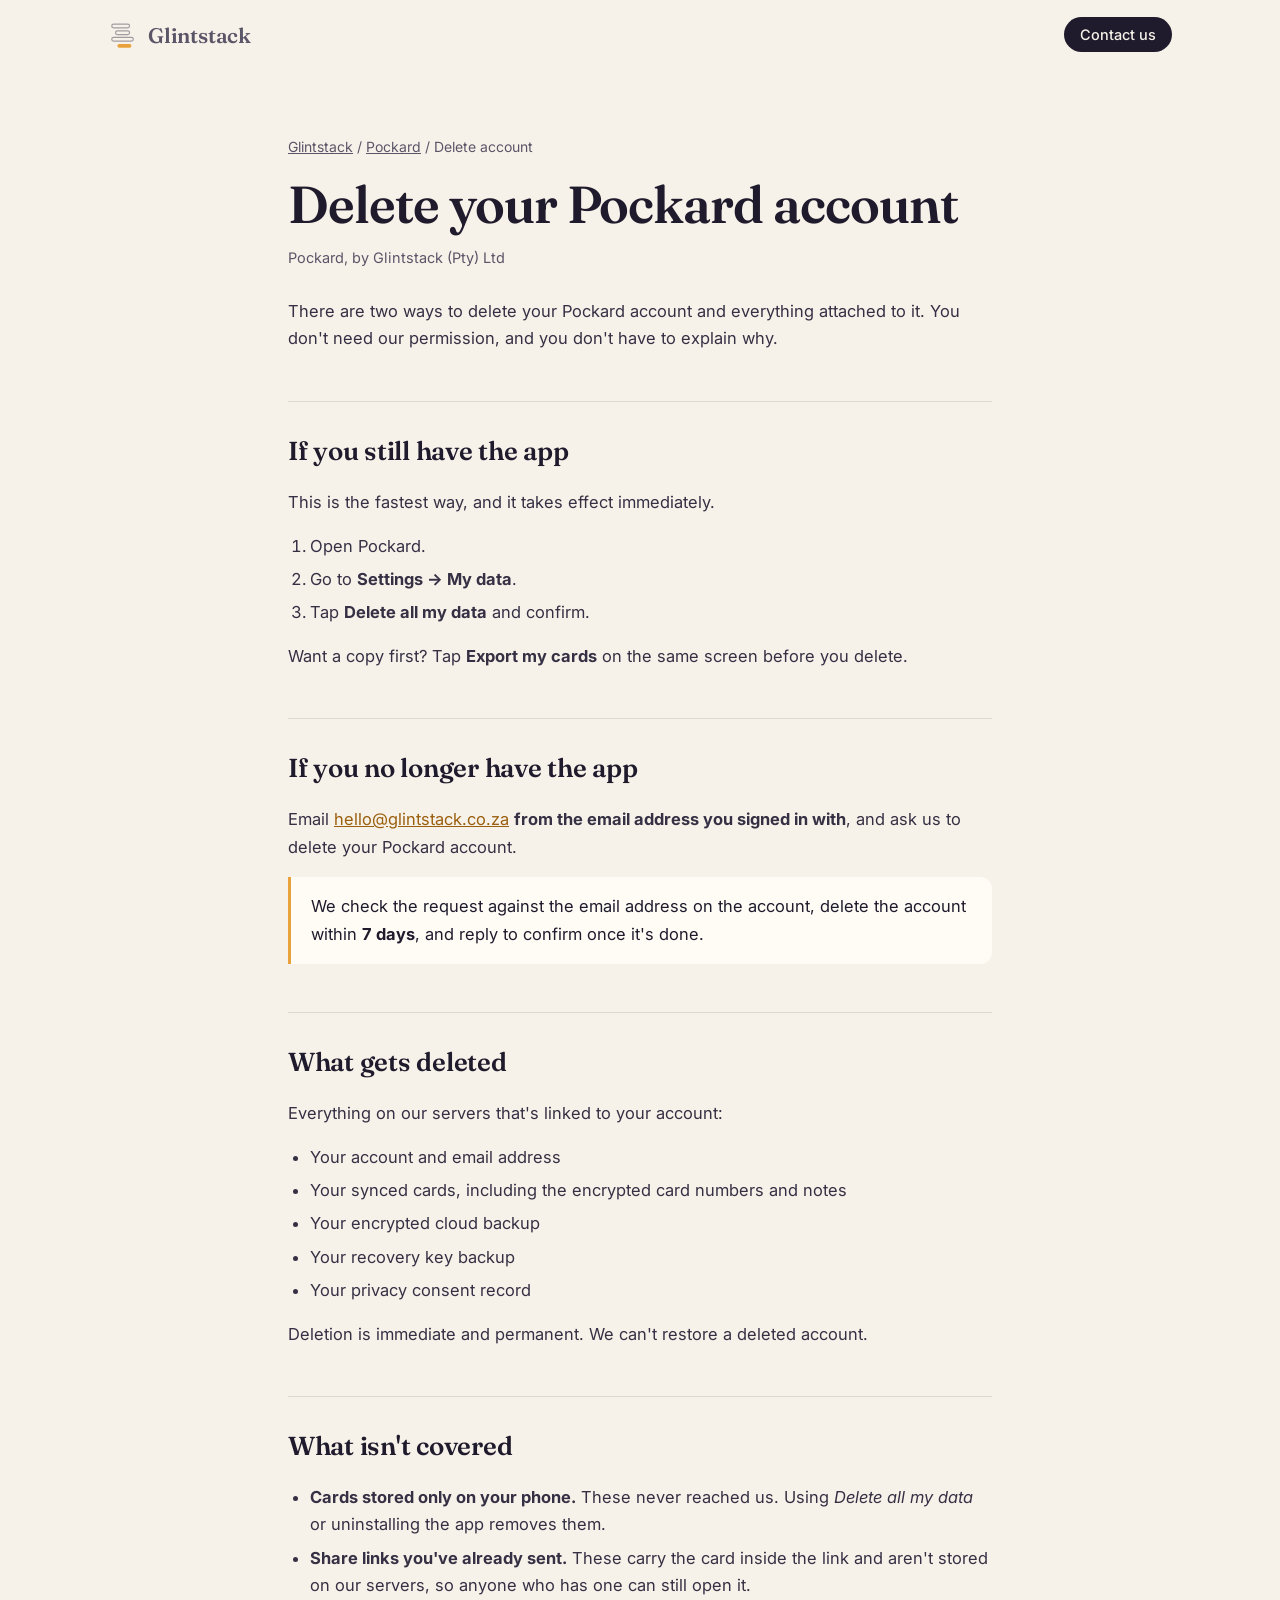
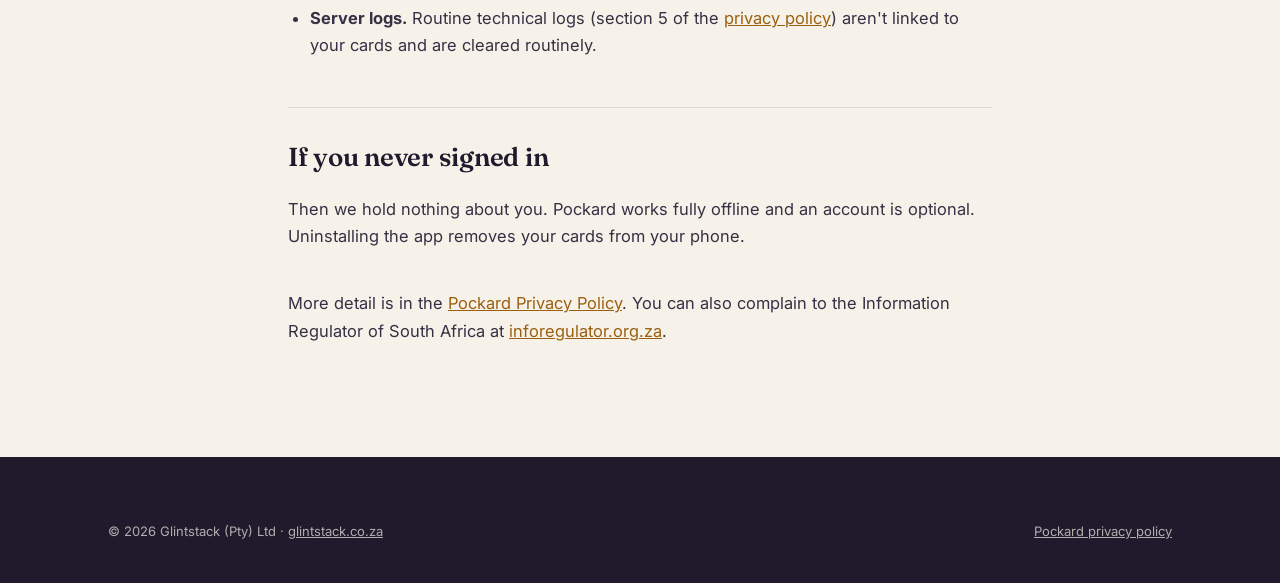
==== pockard/delete-account/index.html @ e6fc87a9 "Launch the Glintstack site with Pockard's legal pages Landing page for Glintstack, plus the Pockard " ====
<!DOCTYPE html>
<html lang="en-ZA">
<head>
<meta charset="UTF-8">
<meta name="viewport" content="width=device-width, initial-scale=1, viewport-fit=cover">
<title>Delete your Pockard account — Glintstack</title>
<meta name="description" content="How to delete your Pockard account and all associated data, with or without the app installed.">
<link rel="canonical" href="https://glintstack.co.za/pockard/delete-account/">
<meta name="theme-color" content="#F7F2E9">
<link rel="icon" href="/favicon.svg" type="image/svg+xml">
<link rel="preconnect" href="https://fonts.googleapis.com">
<link rel="preconnect" href="https://fonts.gstatic.com" crossorigin>
<link href="https://fonts.googleapis.com/css2?family=Fraunces:opsz,wght@9..144,500;9..144,600&family=Inter:wght@400;500;600&family=Caveat:wght@600&display=swap" rel="stylesheet">
<link rel="stylesheet" href="/assets/site.css">
</head>
<body>
<a class="skip" href="#main">Skip to content</a>
<header class="site-header">
  <nav class="wrap nav" aria-label="Main">
    <a class="brand" href="/" aria-label="Glintstack home">
      <svg viewBox="0 0 64 64" aria-hidden="true"><rect x="8" y="9" width="38" height="8" rx="4" fill="none" stroke="currentColor" stroke-opacity=".55" stroke-width="2.6"/><rect x="16" y="23" width="30" height="8" rx="4" fill="none" stroke="currentColor" stroke-opacity=".55" stroke-width="2.6"/><rect x="8" y="37" width="46" height="8" rx="4" fill="none" stroke="currentColor" stroke-opacity=".55" stroke-width="2.6"/><rect x="20" y="51" width="30" height="8" rx="4" fill="#E9A23B"/></svg>
      <span class="word">Glintstack</span>
    </a>
    <ul><li><a class="btn-sm" href="mailto:hello@glintstack.co.za">Contact us</a></li></ul>
  </nav>
</header>

<main id="main" class="doc">
  <div class="wrap narrow">
    <p class="crumb"><a href="/">Glintstack</a> / <a href="/#pockard">Pockard</a> / Delete account</p>
    <h1>Delete your Pockard account</h1>
    <p class="meta">Pockard, by Glintstack (Pty) Ltd</p>
    <p>There are two ways to delete your Pockard account and everything attached to it. You don't need our permission, and you don't have to explain why.</p>

    <h2>If you still have the app</h2>
    <p>This is the fastest way, and it takes effect immediately.</p>
    <ol>
      <li>Open Pockard.</li>
      <li>Go to <strong>Settings → My data</strong>.</li>
      <li>Tap <strong>Delete all my data</strong> and confirm.</li>
    </ol>
    <p>Want a copy first? Tap <strong>Export my cards</strong> on the same screen before you delete.</p>

    <h2>If you no longer have the app</h2>
    <p>Email <a href="mailto:hello@glintstack.co.za?subject=Pockard%20account%20deletion%20request">hello@glintstack.co.za</a> <strong>from the email address you signed in with</strong>, and ask us to delete your Pockard account.</p>
    <div class="callout">We check the request against the email address on the account, delete the account within <strong>7 days</strong>, and reply to confirm once it's done.</div>

    <h2>What gets deleted</h2>
    <p>Everything on our servers that's linked to your account:</p>
    <ul>
      <li>Your account and email address</li>
      <li>Your synced cards, including the encrypted card numbers and notes</li>
      <li>Your encrypted cloud backup</li>
      <li>Your recovery key backup</li>
      <li>Your privacy consent record</li>
    </ul>
    <p>Deletion is immediate and permanent. We can't restore a deleted account.</p>

    <h2>What isn't covered</h2>
    <ul>
      <li><strong>Cards stored only on your phone.</strong> These never reached us. Using <em>Delete all my data</em> or uninstalling the app removes them.</li>
      <li><strong>Share links you've already sent.</strong> These carry the card inside the link and aren't stored on our servers, so anyone who has one can still open it.</li>
      <li><strong>Server logs.</strong> Routine technical logs (section 5 of the <a href="/pockard/privacy/">privacy policy</a>) aren't linked to your cards and are cleared routinely.</li>
    </ul>

    <h2>If you never signed in</h2>
    <p>Then we hold nothing about you. Pockard works fully offline and an account is optional. Uninstalling the app removes your cards from your phone.</p>

    <p style="margin-top:40px">More detail is in the <a href="/pockard/privacy/">Pockard Privacy Policy</a>. You can also complain to the Information Regulator of South Africa at <a href="https://inforegulator.org.za" rel="noopener">inforegulator.org.za</a>.</p>
  </div>
</main>

<footer class="site">
  <div class="wrap">
    <div class="legal" style="margin-top:0;border-top:0;padding-top:0">
      <span>© 2026 Glintstack (Pty) Ltd · <a href="/" style="color:inherit">glintstack.co.za</a></span>
      <span><a href="/pockard/privacy/" style="color:inherit">Pockard privacy policy</a></span>
    </div>
  </div>
</footer>
<script>
  var h = document.querySelector('.site-header');
  addEventListener('scroll', function () { h.classList.toggle('scrolled', scrollY > 8); }, { passive: true });
</script>
</body>
</html>
---- assets/site.css ----
/* Glintstack — shared styles */
:root {
  --paper: #F7F2E9;      /* warm paper */
  --paper-2: #EFE7D9;
  --card: #FFFCF6;
  --ink: #1F1B2D;        /* deep plum-ink */
  --ink-2: #2B2640;
  --ink-soft: #5B5568;
  --glint: #E9A23B;      /* marigold */
  --glint-ink: #9A5F0E;  /* marigold that reads on paper */
  --clay: #C65D3B;       /* terracotta */
  --sage: #6F8F72;
  --line: rgba(31,27,45,0.12);
  --line-light: rgba(247,242,233,0.16);
  --on-ink: #F7F2E9;
  --on-ink-dim: rgba(247,242,233,0.68);
  --radius: 18px;
  --ease: cubic-bezier(.2,.7,.2,1);
  --serif: 'Fraunces', Georgia, 'Times New Roman', serif;
  --sans: 'Inter', -apple-system, BlinkMacSystemFont, 'Segoe UI', sans-serif;
  --hand: 'Caveat', 'Segoe Print', 'Bradley Hand', cursive;
}
*, *::before, *::after { box-sizing: border-box; }
html { scroll-behavior: smooth; scroll-padding-top: 80px; }
body {
  margin: 0; background: var(--paper); color: var(--ink);
  font-family: var(--sans); font-size: 16.5px; line-height: 1.65;
  -webkit-font-smoothing: antialiased; overflow-x: hidden;
}
a { color: inherit; }
img, svg { display: block; }
.wrap { max-width: 1120px; margin: 0 auto; padding: 0 28px; }
.narrow { max-width: 760px; }
@media (max-width: 520px) { .wrap { padding: 0 18px; } }
.skip { position: absolute; left: -9999px; }
.skip:focus { left: 16px; top: 12px; z-index: 100; background: var(--glint); color: var(--ink); padding: 8px 14px; border-radius: 8px; }
:focus-visible { outline: 2px solid var(--clay); outline-offset: 3px; border-radius: 4px; }
.hand { font-family: var(--hand); font-weight: 600; }

/* header */
.site-header {
  position: sticky; top: 0; z-index: 50;
  padding-top: env(safe-area-inset-top, 0px);
  background: rgba(247,242,233,0.82);
  backdrop-filter: saturate(140%) blur(12px); -webkit-backdrop-filter: saturate(140%) blur(12px);
  border-bottom: 1px solid transparent; transition: border-color .3s;
}
.site-header.scrolled { border-bottom-color: var(--line); }
.nav { display: flex; justify-content: space-between; align-items: center; height: 70px; }
.brand { display: flex; align-items: center; gap: 10px; text-decoration: none; }
.brand svg { width: 30px; height: 30px; }
.word { font-family: var(--serif); font-size: 21px; font-weight: 600; letter-spacing: -0.01em; }
.nav ul { display: flex; gap: 28px; list-style: none; margin: 0; padding: 0; align-items: center; }
.nav a { text-decoration: none; font-size: 14.5px; color: var(--ink-soft); transition: color .2s; }
.nav a:hover { color: var(--ink); }
.nav .btn-sm { color: var(--on-ink); background: var(--ink); padding: 9px 16px; border-radius: 999px; font-weight: 500; }
.nav .btn-sm:hover { color: var(--on-ink); background: var(--ink-2); }
@media (max-width: 760px) { .nav li:not(:last-child) { display: none; } }

/* buttons */
.btn {
  display: inline-flex; align-items: center; gap: 8px; text-decoration: none;
  font-weight: 500; font-size: 15px; padding: 13px 22px; border-radius: 999px;
  transition: transform .2s var(--ease), background .2s, border-color .2s;
}
.btn:hover { transform: translateY(-1px); }
.btn-ink { background: var(--ink); color: var(--on-ink); }
.btn-ink:hover { background: var(--ink-2); }
.btn-line { border: 1.5px solid var(--ink); color: var(--ink); }
.btn-line:hover { background: rgba(31,27,45,0.05); }
.btn svg { width: 16px; height: 16px; }

/* footer */
footer.site { background: var(--ink); color: var(--on-ink); padding: 64px 0 calc(40px + env(safe-area-inset-bottom, 0px)); }
.foot { display: flex; justify-content: space-between; align-items: flex-start; flex-wrap: wrap; gap: 32px; }
.foot p { margin: 12px 0 0; font-size: 14.5px; color: var(--on-ink-dim); max-width: 34ch; }
.foot .hand { font-size: 22px; color: var(--glint); margin-top: 14px; }
.foot-links { display: flex; gap: 56px; flex-wrap: wrap; }
.foot-links h4 { font-size: 13px; font-weight: 600; margin: 0 0 12px; letter-spacing: .04em; text-transform: uppercase; color: var(--on-ink-dim); }
.foot-links a, .foot-links span { display: block; font-size: 14.5px; color: var(--on-ink); text-decoration: none; margin-bottom: 8px; opacity: .88; }
.foot-links a:hover { opacity: 1; color: var(--glint); }
.legal { margin-top: 48px; padding-top: 24px; border-top: 1px solid var(--line-light); display: flex; justify-content: space-between; flex-wrap: wrap; gap: 12px; font-size: 13px; color: var(--on-ink-dim); }

/* long-form documents (privacy, deletion) */
.doc { padding: 64px 0 96px; }
.doc .crumb { font-size: 14px; color: var(--ink-soft); margin: 0 0 18px; }
.doc .crumb a { color: var(--ink-soft); }
.doc h1 { font-family: var(--serif); font-size: clamp(34px, 5vw, 52px); line-height: 1.08; letter-spacing: -0.02em; font-weight: 600; margin: 0 0 14px; }
.doc .meta { color: var(--ink-soft); font-size: 14.5px; margin: 0 0 28px; }
.doc .summary { background: var(--card); border: 1px solid var(--line); border-radius: var(--radius); padding: 24px 26px; margin: 0 0 40px; position: relative; }
.doc .summary .hand { position: absolute; top: -18px; left: 22px; background: var(--paper); padding: 0 8px; font-size: 24px; color: var(--clay); }
.doc .summary ul { margin: 6px 0 0; padding-left: 20px; }
.doc .summary li { margin-bottom: 6px; }
.doc h2 { font-family: var(--serif); font-size: 26px; font-weight: 600; letter-spacing: -0.01em; margin: 48px 0 12px; padding-top: 28px; border-top: 1px solid var(--line); }
.doc h3 { font-size: 17px; margin: 24px 0 8px; }
.doc p, .doc li { color: #353044; }
.doc ul, .doc ol { padding-left: 22px; }
.doc li { margin-bottom: 6px; }
.doc a { color: var(--glint-ink); }
.doc .table-wrap { overflow-x: auto; margin: 12px 0 18px; border: 1px solid var(--line); border-radius: 12px; background: var(--card); }
.doc table { border-collapse: collapse; width: 100%; font-size: 15px; min-width: 520px; }
.doc th, .doc td { text-align: left; padding: 12px 16px; border-bottom: 1px solid var(--line); vertical-align: top; }
.doc tr:last-child td { border-bottom: 0; }
.doc th { font-weight: 600; background: var(--paper-2); font-size: 13.5px; }
.doc .callout { border-left: 3px solid var(--glint); background: var(--card); padding: 16px 20px; border-radius: 0 12px 12px 0; margin: 16px 0; }

/* reveal (JS only) */
.js .reveal { opacity: 0; transform: translateY(16px); transition: opacity .8s var(--ease), transform .8s var(--ease); }
.js .reveal.in { opacity: 1; transform: none; }

@media (prefers-reduced-motion: reduce) {
  html { scroll-behavior: auto; }
  *, *::before, *::after { animation: none !important; transition: none !important; }
  .js .reveal { opacity: 1; transform: none; }
}
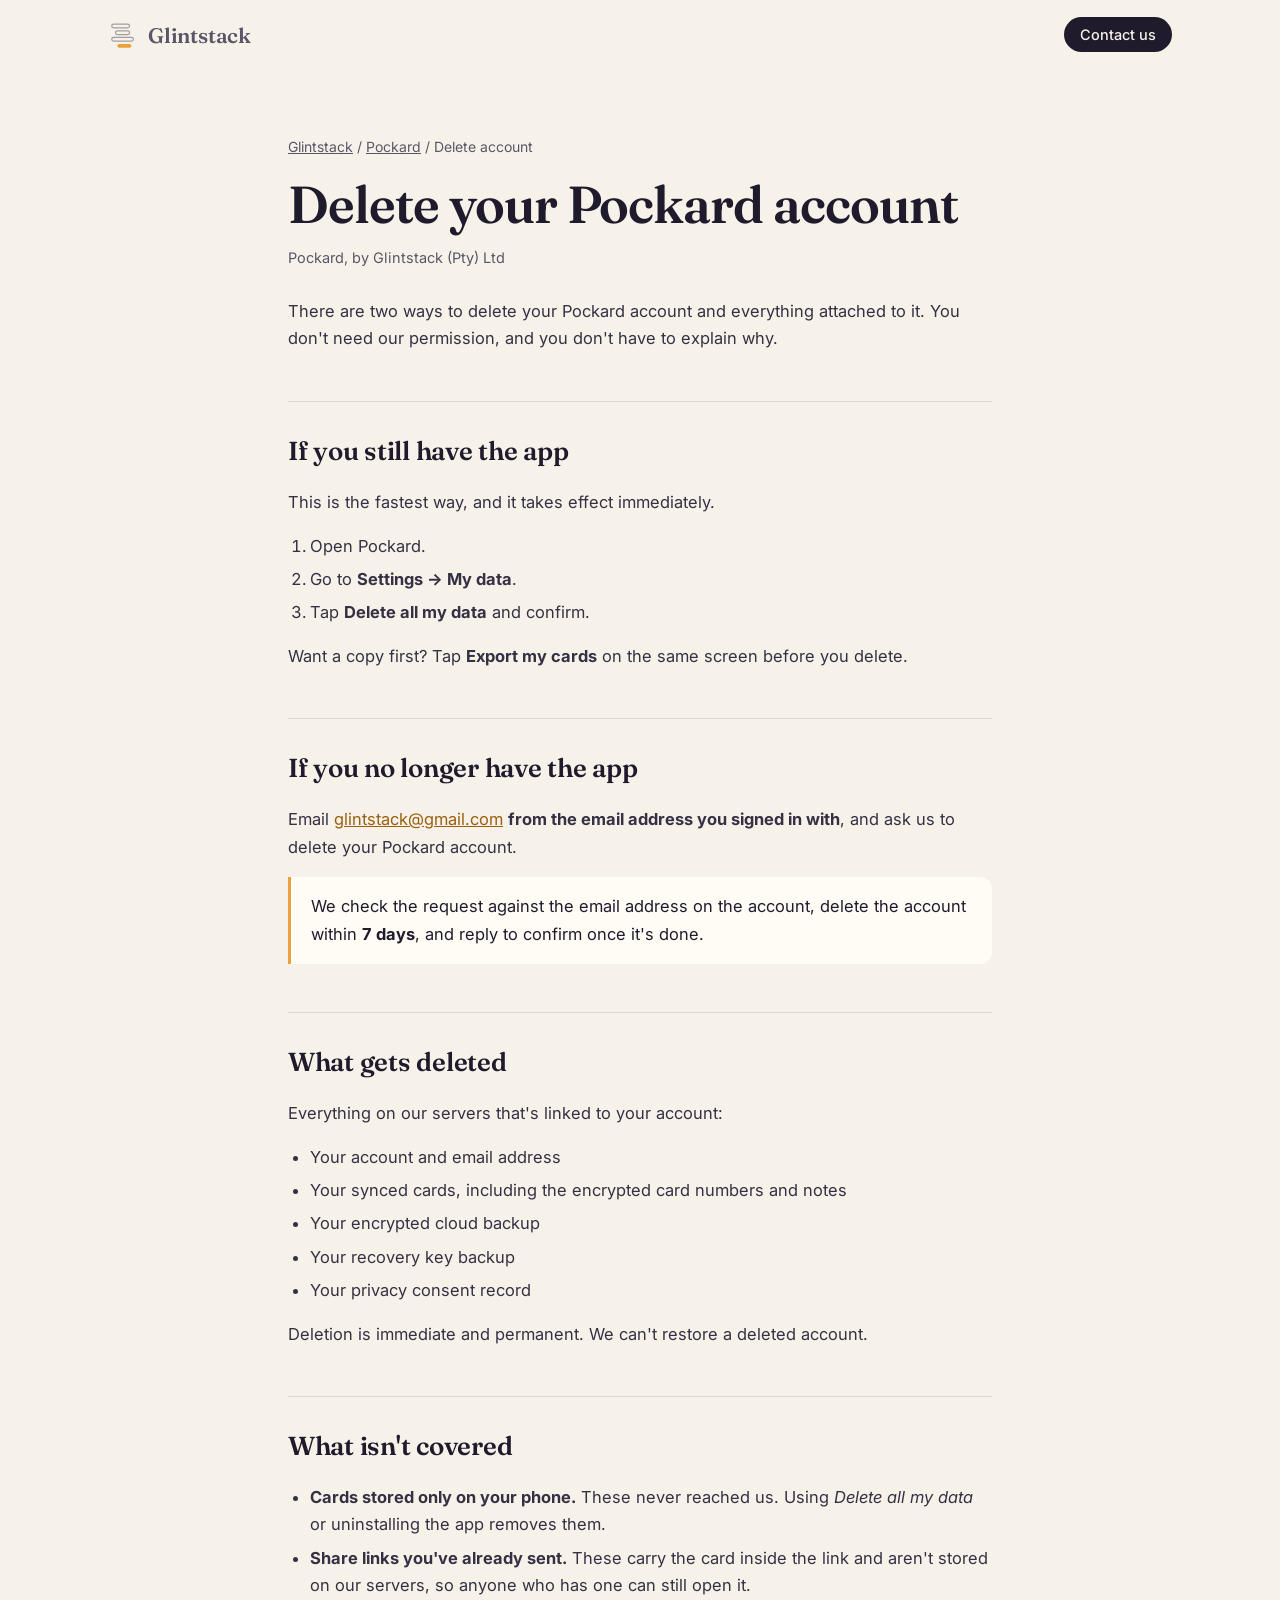
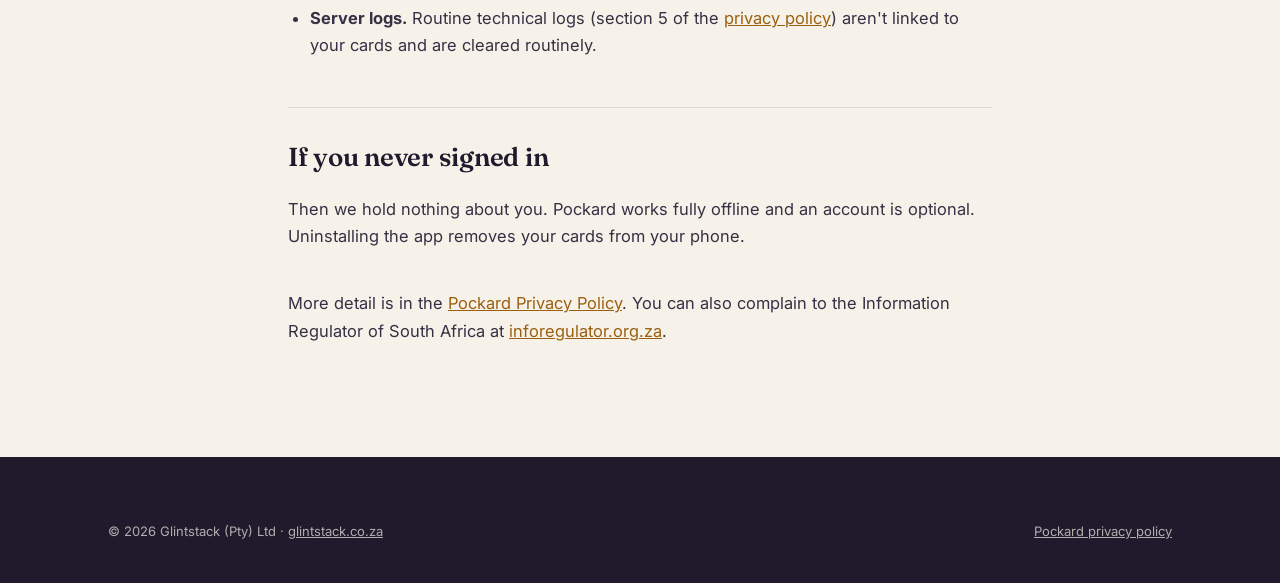
==== commit 421d2b2a: "Point contact links at glintstack@gmail.com until domain email is set up" ====
--- a/pockard/delete-account/index.html
+++ b/pockard/delete-account/index.html
@@ -21,7 +21,7 @@
       <svg viewBox="0 0 64 64" aria-hidden="true"><rect x="8" y="9" width="38" height="8" rx="4" fill="none" stroke="currentColor" stroke-opacity=".55" stroke-width="2.6"/><rect x="16" y="23" width="30" height="8" rx="4" fill="none" stroke="currentColor" stroke-opacity=".55" stroke-width="2.6"/><rect x="8" y="37" width="46" height="8" rx="4" fill="none" stroke="currentColor" stroke-opacity=".55" stroke-width="2.6"/><rect x="20" y="51" width="30" height="8" rx="4" fill="#E9A23B"/></svg>
       <span class="word">Glintstack</span>
     </a>
-    <ul><li><a class="btn-sm" href="mailto:hello@glintstack.co.za">Contact us</a></li></ul>
+    <ul><li><a class="btn-sm" href="mailto:glintstack@gmail.com">Contact us</a></li></ul>
   </nav>
 </header>
 
@@ -42,7 +42,7 @@
     <p>Want a copy first? Tap <strong>Export my cards</strong> on the same screen before you delete.</p>
 
     <h2>If you no longer have the app</h2>
-    <p>Email <a href="mailto:hello@glintstack.co.za?subject=Pockard%20account%20deletion%20request">hello@glintstack.co.za</a> <strong>from the email address you signed in with</strong>, and ask us to delete your Pockard account.</p>
+    <p>Email <a href="mailto:glintstack@gmail.com?subject=Pockard%20account%20deletion%20request">glintstack@gmail.com</a> <strong>from the email address you signed in with</strong>, and ask us to delete your Pockard account.</p>
     <div class="callout">We check the request against the email address on the account, delete the account within <strong>7 days</strong>, and reply to confirm once it's done.</div>
 
     <h2>What gets deleted</h2>
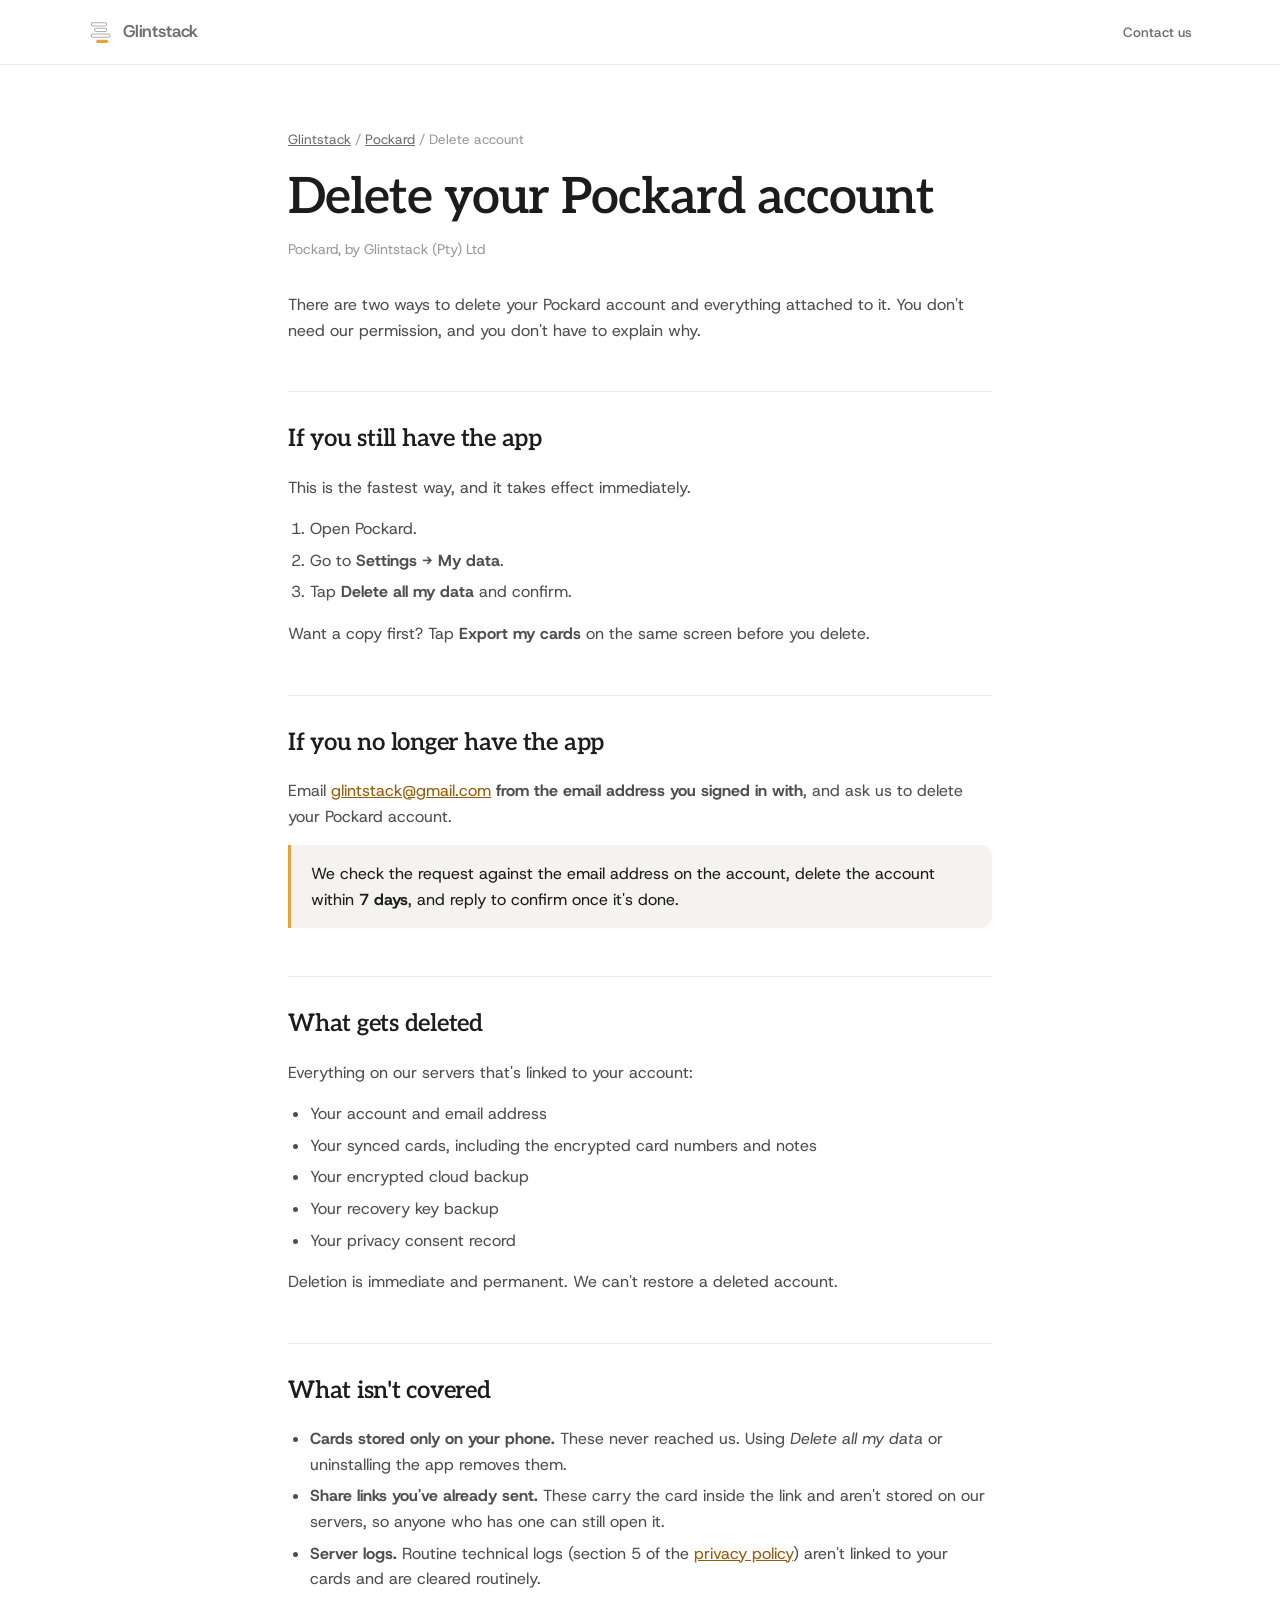
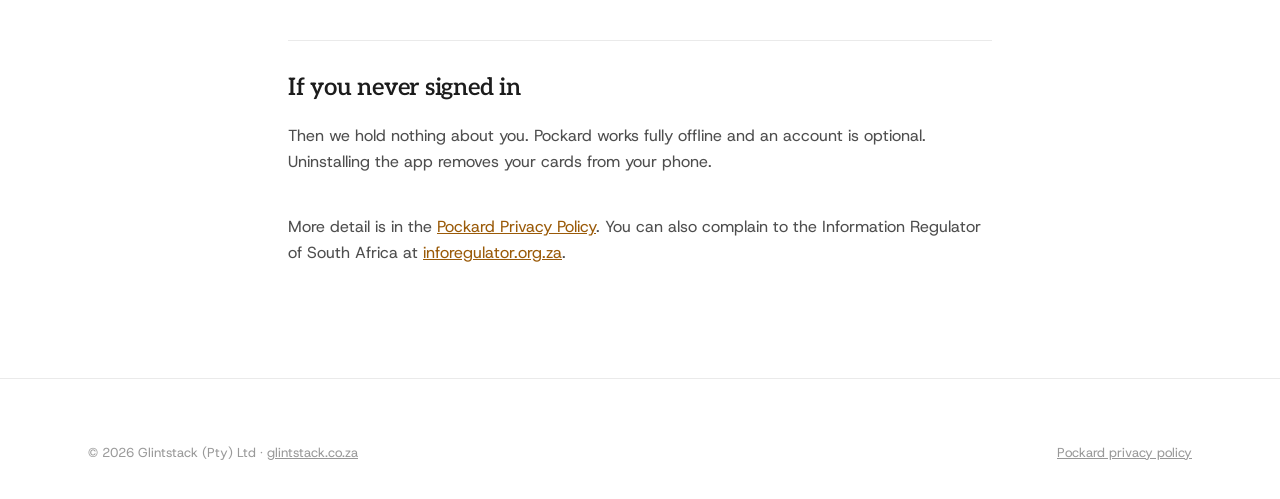
==== commit 0db23b5a: "Redesign the site: slab-serif headings, stacking principle cards, FAQ and contact chip" ====
--- a/pockard/delete-account/index.html
+++ b/pockard/delete-account/index.html
@@ -6,11 +6,11 @@
 <title>Delete your Pockard account — Glintstack</title>
 <meta name="description" content="How to delete your Pockard account and all associated data, with or without the app installed.">
 <link rel="canonical" href="https://glintstack.co.za/pockard/delete-account/">
-<meta name="theme-color" content="#F7F2E9">
+<meta name="theme-color" content="#FFFFFF">
 <link rel="icon" href="/favicon.svg" type="image/svg+xml">
 <link rel="preconnect" href="https://fonts.googleapis.com">
 <link rel="preconnect" href="https://fonts.gstatic.com" crossorigin>
-<link href="https://fonts.googleapis.com/css2?family=Fraunces:opsz,wght@9..144,500;9..144,600&family=Inter:wght@400;500;600&family=Caveat:wght@600&display=swap" rel="stylesheet">
+<link href="https://fonts.googleapis.com/css2?family=Aleo:wght@500;600&family=Host+Grotesk:wght@400;500;600;700&display=swap" rel="stylesheet">
 <link rel="stylesheet" href="/assets/site.css">
 </head>
 <body>
--- a/assets/site.css
+++ b/assets/site.css
@@ -1,111 +1,124 @@
 /* Glintstack — shared styles */
 :root {
-  --paper: #F7F2E9;      /* warm paper */
-  --paper-2: #EFE7D9;
-  --card: #FFFCF6;
-  --ink: #1F1B2D;        /* deep plum-ink */
-  --ink-2: #2B2640;
-  --ink-soft: #5B5568;
-  --glint: #E9A23B;      /* marigold */
-  --glint-ink: #9A5F0E;  /* marigold that reads on paper */
-  --clay: #C65D3B;       /* terracotta */
-  --sage: #6F8F72;
-  --line: rgba(31,27,45,0.12);
-  --line-light: rgba(247,242,233,0.16);
-  --on-ink: #F7F2E9;
-  --on-ink-dim: rgba(247,242,233,0.68);
-  --radius: 18px;
+  --bg: #FFFFFF;
+  --panel: #F4F3EF;
+  --ink: #1C1C1C;
+  --ink-2: rgba(28,28,28,0.64);
+  --ink-3: rgba(28,28,28,0.45);
+  --line: rgba(28,28,28,0.09);
+  --line-2: rgba(28,28,28,0.14);
+  --accent: #E9A23B;      /* the glint */
+  --accent-ink: #9A5A08;  /* accent that reads as text on white */
+  --accent-soft: rgba(233,162,59,0.12);
+  --radius: 24px;
   --ease: cubic-bezier(.2,.7,.2,1);
-  --serif: 'Fraunces', Georgia, 'Times New Roman', serif;
-  --sans: 'Inter', -apple-system, BlinkMacSystemFont, 'Segoe UI', sans-serif;
-  --hand: 'Caveat', 'Segoe Print', 'Bradley Hand', cursive;
+  --serif: 'Aleo', Georgia, 'Times New Roman', serif;
+  --sans: 'Host Grotesk', -apple-system, BlinkMacSystemFont, 'Segoe UI', sans-serif;
 }
 *, *::before, *::after { box-sizing: border-box; }
-html { scroll-behavior: smooth; scroll-padding-top: 80px; }
+html { scroll-behavior: smooth; scroll-padding-top: 84px; }
 body {
-  margin: 0; background: var(--paper); color: var(--ink);
-  font-family: var(--sans); font-size: 16.5px; line-height: 1.65;
+  margin: 0; background: var(--bg); color: var(--ink);
+  font-family: var(--sans); font-size: 16px; line-height: 1.6;
   -webkit-font-smoothing: antialiased; overflow-x: hidden;
 }
 a { color: inherit; }
 img, svg { display: block; }
-.wrap { max-width: 1120px; margin: 0 auto; padding: 0 28px; }
+.wrap { max-width: 1160px; margin: 0 auto; padding: 0 28px; }
 .narrow { max-width: 760px; }
 @media (max-width: 520px) { .wrap { padding: 0 18px; } }
 .skip { position: absolute; left: -9999px; }
-.skip:focus { left: 16px; top: 12px; z-index: 100; background: var(--glint); color: var(--ink); padding: 8px 14px; border-radius: 8px; }
-:focus-visible { outline: 2px solid var(--clay); outline-offset: 3px; border-radius: 4px; }
-.hand { font-family: var(--hand); font-weight: 600; }
+.skip:focus { left: 16px; top: 12px; z-index: 100; background: var(--ink); color: #fff; padding: 8px 14px; border-radius: 8px; }
+:focus-visible { outline: 2px solid var(--accent); outline-offset: 3px; border-radius: 6px; }
+
+/* type */
+.serif { font-family: var(--serif); }
+.kicker { font-family: var(--sans); font-size: 11.5px; font-weight: 700; letter-spacing: .22em; text-transform: uppercase; color: var(--accent-ink); margin: 0 0 14px; }
+h1, h2, h3 { font-family: var(--serif); font-weight: 600; color: var(--ink); }
+h1 em, h2 em, h3 em { font-style: italic; font-weight: 500; color: var(--ink-3); }
 
 /* header */
 .site-header {
   position: sticky; top: 0; z-index: 50;
   padding-top: env(safe-area-inset-top, 0px);
-  background: rgba(247,242,233,0.82);
-  backdrop-filter: saturate(140%) blur(12px); -webkit-backdrop-filter: saturate(140%) blur(12px);
-  border-bottom: 1px solid transparent; transition: border-color .3s;
+  background: rgba(255,255,255,0.86);
+  backdrop-filter: saturate(160%) blur(12px); -webkit-backdrop-filter: saturate(160%) blur(12px);
+  border-bottom: 1px solid var(--line);
 }
-.site-header.scrolled { border-bottom-color: var(--line); }
-.nav { display: flex; justify-content: space-between; align-items: center; height: 70px; }
-.brand { display: flex; align-items: center; gap: 10px; text-decoration: none; }
-.brand svg { width: 30px; height: 30px; }
-.word { font-family: var(--serif); font-size: 21px; font-weight: 600; letter-spacing: -0.01em; }
-.nav ul { display: flex; gap: 28px; list-style: none; margin: 0; padding: 0; align-items: center; }
-.nav a { text-decoration: none; font-size: 14.5px; color: var(--ink-soft); transition: color .2s; }
+.nav { display: flex; justify-content: space-between; align-items: center; height: 64px; }
+.brand { display: flex; align-items: center; gap: 9px; text-decoration: none; color: var(--ink); }
+.brand svg { width: 26px; height: 26px; }
+.word { font-family: var(--sans); font-size: 17px; font-weight: 600; letter-spacing: -0.01em; }
+.nav ul { display: flex; gap: 26px; list-style: none; margin: 0; padding: 0; align-items: center; }
+.nav a { text-decoration: none; font-size: 13.5px; font-weight: 500; color: var(--ink-2); transition: color .2s; }
 .nav a:hover { color: var(--ink); }
-.nav .btn-sm { color: var(--on-ink); background: var(--ink); padding: 9px 16px; border-radius: 999px; font-weight: 500; }
-.nav .btn-sm:hover { color: var(--on-ink); background: var(--ink-2); }
-@media (max-width: 760px) { .nav li:not(:last-child) { display: none; } }
+@media (max-width: 720px) { .nav li.hide-sm { display: none; } }
 
 /* buttons */
 .btn {
-  display: inline-flex; align-items: center; gap: 8px; text-decoration: none;
-  font-weight: 500; font-size: 15px; padding: 13px 22px; border-radius: 999px;
-  transition: transform .2s var(--ease), background .2s, border-color .2s;
+  display: inline-flex; align-items: center; gap: 8px; text-decoration: none; cursor: pointer;
+  font-family: var(--sans); font-weight: 500; font-size: 15px; padding: 12px 20px; border-radius: 999px; border: 0;
+  transition: transform .2s var(--ease), background .2s, box-shadow .2s;
 }
 .btn:hover { transform: translateY(-1px); }
-.btn-ink { background: var(--ink); color: var(--on-ink); }
-.btn-ink:hover { background: var(--ink-2); }
-.btn-line { border: 1.5px solid var(--ink); color: var(--ink); }
-.btn-line:hover { background: rgba(31,27,45,0.05); }
-.btn svg { width: 16px; height: 16px; }
+.btn-dark { background: var(--ink); color: #fff; box-shadow: 0 1px 2px rgba(0,0,0,.2), inset 0 1px 0 rgba(255,255,255,.12); }
+.btn-dark:hover { background: #333; }
+.btn-light { background: #fff; color: var(--ink); box-shadow: 0 0 0 1px var(--line-2), 0 1px 2px rgba(28,28,28,.06); }
+.btn-light:hover { box-shadow: 0 0 0 1px rgba(28,28,28,.25), 0 2px 6px rgba(28,28,28,.08); }
+.btn svg { width: 15px; height: 15px; }
 
 /* footer */
-footer.site { background: var(--ink); color: var(--on-ink); padding: 64px 0 calc(40px + env(safe-area-inset-bottom, 0px)); }
-.foot { display: flex; justify-content: space-between; align-items: flex-start; flex-wrap: wrap; gap: 32px; }
-.foot p { margin: 12px 0 0; font-size: 14.5px; color: var(--on-ink-dim); max-width: 34ch; }
-.foot .hand { font-size: 22px; color: var(--glint); margin-top: 14px; }
-.foot-links { display: flex; gap: 56px; flex-wrap: wrap; }
-.foot-links h4 { font-size: 13px; font-weight: 600; margin: 0 0 12px; letter-spacing: .04em; text-transform: uppercase; color: var(--on-ink-dim); }
-.foot-links a, .foot-links span { display: block; font-size: 14.5px; color: var(--on-ink); text-decoration: none; margin-bottom: 8px; opacity: .88; }
-.foot-links a:hover { opacity: 1; color: var(--glint); }
-.legal { margin-top: 48px; padding-top: 24px; border-top: 1px solid var(--line-light); display: flex; justify-content: space-between; flex-wrap: wrap; gap: 12px; font-size: 13px; color: var(--on-ink-dim); }
+footer.site { border-top: 1px solid var(--line); padding: 64px 0 calc(36px + env(safe-area-inset-bottom, 0px)); }
+.foot { display: flex; justify-content: space-between; align-items: flex-start; flex-wrap: wrap; gap: 40px; }
+.foot p { margin: 14px 0 0; font-size: 14px; color: var(--ink-2); max-width: 32ch; }
+.foot-links { display: flex; gap: 64px; flex-wrap: wrap; }
+.foot-links h4 { font-size: 13px; font-weight: 600; margin: 0 0 14px; color: var(--ink); }
+.foot-links a, .foot-links span { display: block; font-size: 14px; color: var(--ink-2); text-decoration: none; margin-bottom: 9px; }
+.foot-links a:hover { color: var(--ink); }
+.legal { margin-top: 48px; padding-top: 22px; border-top: 1px solid var(--line); display: flex; justify-content: space-between; flex-wrap: wrap; gap: 12px; font-size: 13px; color: var(--ink-3); }
+.legal a { color: inherit; }
+
+/* floating contact chip */
+.chip {
+  position: fixed; right: 20px; bottom: calc(20px + env(safe-area-inset-bottom, 0px)); z-index: 60;
+  display: flex; align-items: center; gap: 10px; text-decoration: none; color: var(--ink);
+  background: #fff; border-radius: 16px; padding: 8px 14px 8px 8px;
+  box-shadow: 0 0 0 1px var(--line), 0 8px 24px -8px rgba(28,28,28,.25);
+  transition: transform .2s var(--ease);
+}
+.chip:hover { transform: translateY(-2px); }
+.chip .ic { width: 34px; height: 34px; border-radius: 50%; display: grid; place-items: center; background: var(--accent-soft); color: var(--accent-ink); }
+.chip .ic svg { width: 17px; height: 17px; }
+.chip small { display: flex; align-items: center; gap: 5px; font-size: 10.5px; color: var(--ink-3); line-height: 1.2; }
+.chip small::before { content: ''; width: 6px; height: 6px; border-radius: 50%; background: #22A06B; }
+.chip b { display: block; font-size: 13.5px; font-weight: 600; line-height: 1.25; }
 
 /* long-form documents (privacy, deletion) */
 .doc { padding: 64px 0 96px; }
-.doc .crumb { font-size: 14px; color: var(--ink-soft); margin: 0 0 18px; }
-.doc .crumb a { color: var(--ink-soft); }
-.doc h1 { font-family: var(--serif); font-size: clamp(34px, 5vw, 52px); line-height: 1.08; letter-spacing: -0.02em; font-weight: 600; margin: 0 0 14px; }
-.doc .meta { color: var(--ink-soft); font-size: 14.5px; margin: 0 0 28px; }
-.doc .summary { background: var(--card); border: 1px solid var(--line); border-radius: var(--radius); padding: 24px 26px; margin: 0 0 40px; position: relative; }
-.doc .summary .hand { position: absolute; top: -18px; left: 22px; background: var(--paper); padding: 0 8px; font-size: 24px; color: var(--clay); }
-.doc .summary ul { margin: 6px 0 0; padding-left: 20px; }
+.doc .crumb { font-size: 13.5px; color: var(--ink-3); margin: 0 0 20px; }
+.doc .crumb a { color: var(--ink-2); }
+.doc h1 { font-size: clamp(34px, 5vw, 50px); line-height: 1.1; letter-spacing: -0.02em; margin: 0 0 12px; }
+.doc .meta { color: var(--ink-3); font-size: 14px; margin: 0 0 32px; }
+.doc .summary { background: var(--panel); border-radius: 20px; padding: 26px 28px; margin: 0 0 40px; }
+.doc .summary .hand { display: block; font-size: 11.5px; font-weight: 700; letter-spacing: .22em; text-transform: uppercase; color: var(--accent-ink); margin-bottom: 10px; }
+.doc .summary ul { margin: 0; padding-left: 20px; }
 .doc .summary li { margin-bottom: 6px; }
-.doc h2 { font-family: var(--serif); font-size: 26px; font-weight: 600; letter-spacing: -0.01em; margin: 48px 0 12px; padding-top: 28px; border-top: 1px solid var(--line); }
-.doc h3 { font-size: 17px; margin: 24px 0 8px; }
-.doc p, .doc li { color: #353044; }
+.doc h2 { font-size: 24px; letter-spacing: -0.01em; margin: 48px 0 12px; padding-top: 28px; border-top: 1px solid var(--line); }
+.doc h3 { font-family: var(--sans); font-size: 16.5px; font-weight: 600; margin: 24px 0 8px; }
+.doc p, .doc li { color: rgba(28,28,28,0.78); }
 .doc ul, .doc ol { padding-left: 22px; }
 .doc li { margin-bottom: 6px; }
-.doc a { color: var(--glint-ink); }
-.doc .table-wrap { overflow-x: auto; margin: 12px 0 18px; border: 1px solid var(--line); border-radius: 12px; background: var(--card); }
-.doc table { border-collapse: collapse; width: 100%; font-size: 15px; min-width: 520px; }
+.doc a { color: var(--accent-ink); }
+.doc code { font-size: .9em; background: var(--panel); padding: .1em .35em; border-radius: 5px; }
+.doc .table-wrap { overflow-x: auto; margin: 14px 0 18px; border: 1px solid var(--line-2); border-radius: 14px; }
+.doc table { border-collapse: collapse; width: 100%; font-size: 14.5px; min-width: 520px; }
 .doc th, .doc td { text-align: left; padding: 12px 16px; border-bottom: 1px solid var(--line); vertical-align: top; }
 .doc tr:last-child td { border-bottom: 0; }
-.doc th { font-weight: 600; background: var(--paper-2); font-size: 13.5px; }
-.doc .callout { border-left: 3px solid var(--glint); background: var(--card); padding: 16px 20px; border-radius: 0 12px 12px 0; margin: 16px 0; }
+.doc th { font-weight: 600; background: var(--panel); font-size: 13px; }
+.doc .callout { border-left: 3px solid var(--accent); background: var(--panel); padding: 16px 20px; border-radius: 0 12px 12px 0; margin: 16px 0; }
 
 /* reveal (JS only) */
-.js .reveal { opacity: 0; transform: translateY(16px); transition: opacity .8s var(--ease), transform .8s var(--ease); }
+.js .reveal { opacity: 0; transform: translateY(14px); transition: opacity .7s var(--ease), transform .7s var(--ease); }
 .js .reveal.in { opacity: 1; transform: none; }
 
 @media (prefers-reduced-motion: reduce) {
